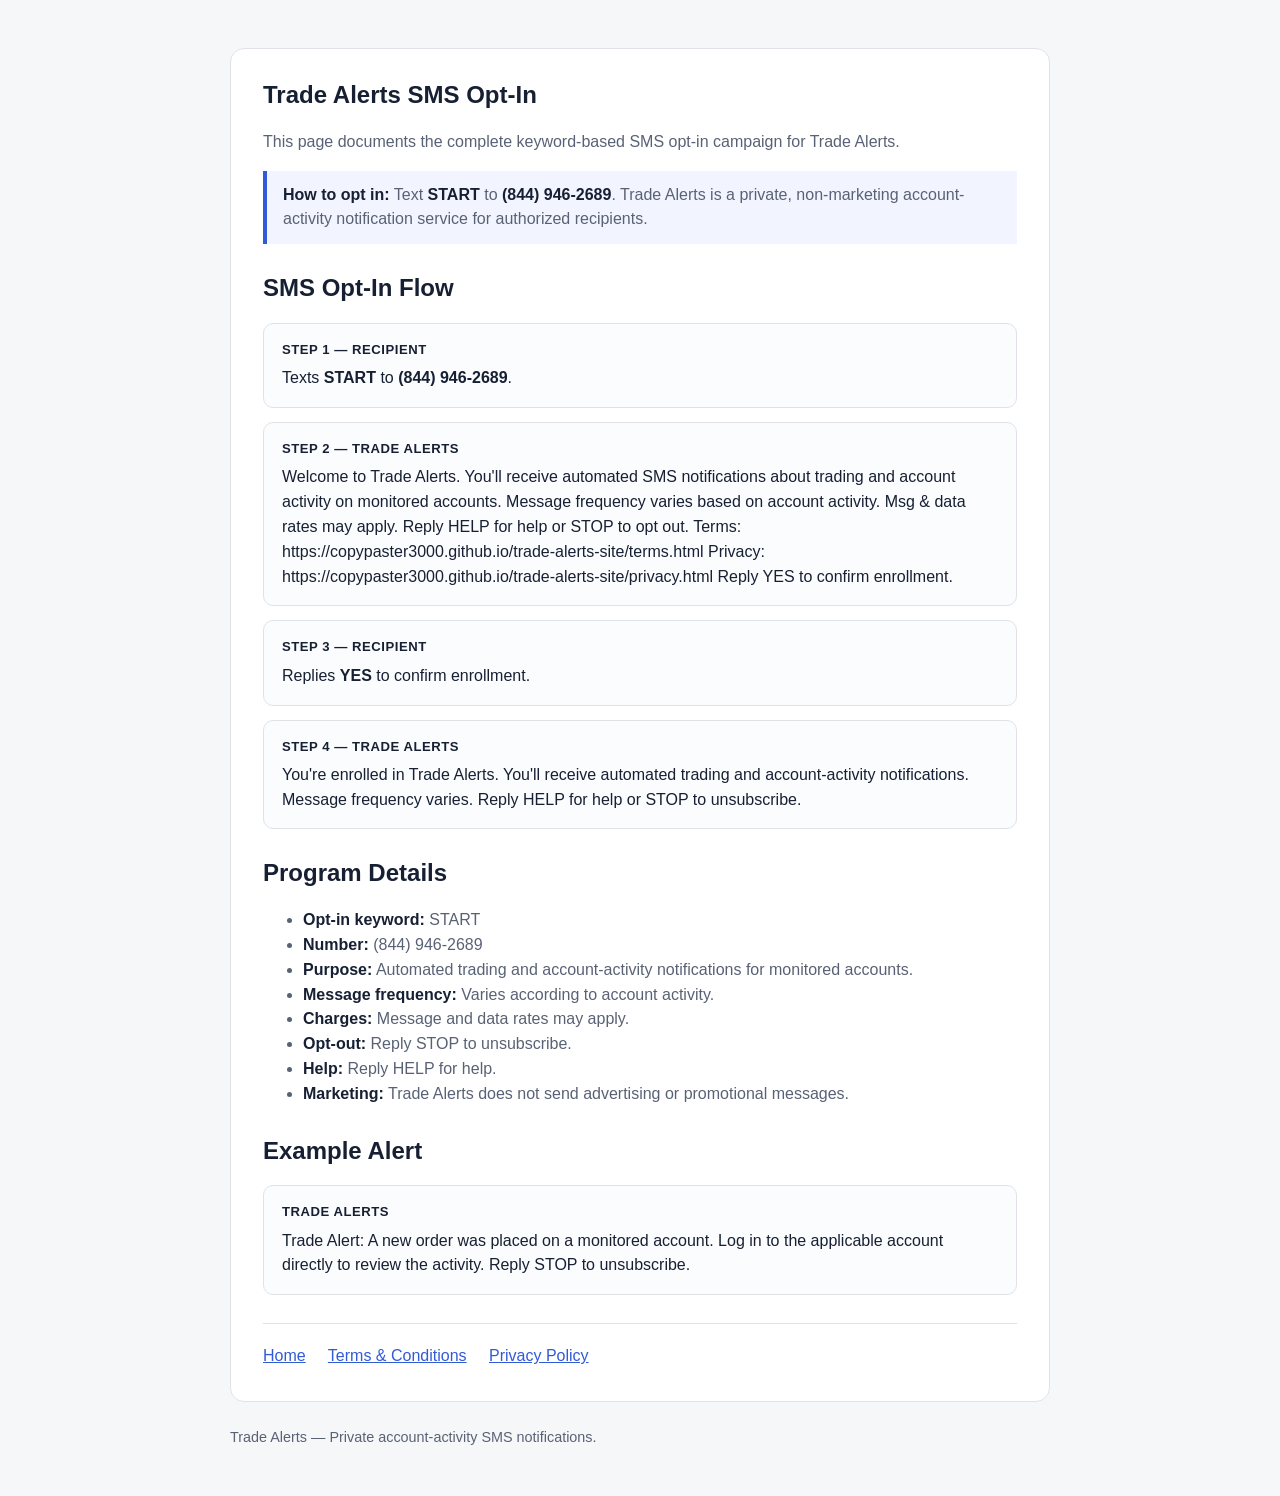
==== opt-in.html @ 9f85fd24 "Add SMS opt-in policy proof" ====
<!DOCTYPE html>
<html lang="en">
<head>
  <meta charset="UTF-8">
  <meta name="viewport" content="width=device-width, initial-scale=1.0">
  <title>Trade Alerts SMS Opt-In</title>
  <link rel="stylesheet" href="styles.css">
</head>
<body>
<main>
  <section class="card">
    <h1>Trade Alerts SMS Opt-In</h1>
    <p>This page documents the complete keyword-based SMS opt-in campaign for Trade Alerts.</p>

    <div class="notice">
      <strong>How to opt in:</strong> Text <strong>START</strong> to <strong>(844) 946-2689</strong>. Trade Alerts is a private, non-marketing account-activity notification service for authorized recipients.
    </div>

    <h2>SMS Opt-In Flow</h2>
    <div class="flow">
      <div class="message">
        <span class="label">Step 1 — Recipient</span>
        Texts <strong>START</strong> to <strong>(844) 946-2689</strong>.
      </div>

      <div class="message">
        <span class="label">Step 2 — Trade Alerts</span>
        Welcome to Trade Alerts. You'll receive automated SMS notifications about trading and account activity on monitored accounts. Message frequency varies based on account activity. Msg &amp; data rates may apply. Reply HELP for help or STOP to opt out. Terms: https://copypaster3000.github.io/trade-alerts-site/terms.html Privacy: https://copypaster3000.github.io/trade-alerts-site/privacy.html Reply YES to confirm enrollment.
      </div>

      <div class="message">
        <span class="label">Step 3 — Recipient</span>
        Replies <strong>YES</strong> to confirm enrollment.
      </div>

      <div class="message">
        <span class="label">Step 4 — Trade Alerts</span>
        You're enrolled in Trade Alerts. You'll receive automated trading and account-activity notifications. Message frequency varies. Reply HELP for help or STOP to unsubscribe.
      </div>
    </div>

    <h2>Program Details</h2>
    <ul>
      <li><strong>Opt-in keyword:</strong> START</li>
      <li><strong>Number:</strong> (844) 946-2689</li>
      <li><strong>Purpose:</strong> Automated trading and account-activity notifications for monitored accounts.</li>
      <li><strong>Message frequency:</strong> Varies according to account activity.</li>
      <li><strong>Charges:</strong> Message and data rates may apply.</li>
      <li><strong>Opt-out:</strong> Reply STOP to unsubscribe.</li>
      <li><strong>Help:</strong> Reply HELP for help.</li>
      <li><strong>Marketing:</strong> Trade Alerts does not send advertising or promotional messages.</li>
    </ul>

    <h2>Example Alert</h2>
    <div class="message">
      <span class="label">Trade Alerts</span>
      Trade Alert: A new order was placed on a monitored account. Log in to the applicable account directly to review the activity. Reply STOP to unsubscribe.
    </div>

    <nav>
      <a href="index.html">Home</a>
      <a href="terms.html">Terms &amp; Conditions</a>
      <a href="privacy.html">Privacy Policy</a>
    </nav>
  </section>
  <footer>Trade Alerts — Private account-activity SMS notifications.</footer>
</main>
</body>
</html>
---- styles.css ----
* { box-sizing: border-box; }

:root {
  --bg: #f6f7f9;
  --card: #ffffff;
  --text: #172033;
  --muted: #596275;
  --border: #dfe3e8;
  --accent: #315bd6;
}

body {
  margin: 0;
  font-family: -apple-system, BlinkMacSystemFont, "Segoe UI", Roboto, Helvetica, Arial, sans-serif;
  background: var(--bg);
  color: var(--text);
  line-height: 1.55;
}

main {
  width: min(820px, calc(100% - 32px));
  margin: 48px auto;
}

.card {
  background: var(--card);
  border: 1px solid var(--border);
  border-radius: 14px;
  padding: 32px;
  margin-bottom: 20px;
}

h1, h2, h3 { line-height: 1.2; }
h1 { margin-top: 0; }
h2 { margin-top: 30px; }

p, li { color: var(--muted); }

strong { color: var(--text); }

a { color: var(--accent); }

nav {
  margin-top: 28px;
  padding-top: 20px;
  border-top: 1px solid var(--border);
}

nav a { margin-right: 18px; }

.flow {
  display: grid;
  gap: 14px;
  margin: 20px 0;
}

.message {
  border: 1px solid var(--border);
  border-radius: 10px;
  padding: 16px 18px;
  background: #fbfcfe;
}

.message .label {
  display: block;
  margin-bottom: 6px;
  font-size: 0.82rem;
  font-weight: 700;
  color: var(--text);
  text-transform: uppercase;
  letter-spacing: .04em;
}

.notice {
  border-left: 4px solid var(--accent);
  padding: 12px 16px;
  background: #f2f5ff;
  color: var(--muted);
}

footer {
  color: var(--muted);
  font-size: 0.9rem;
  margin: 24px 0 48px;
}

@media (max-width: 600px) {
  main { margin-top: 20px; }
  .card { padding: 22px; }
  nav a { display: block; margin: 8px 0; }
}
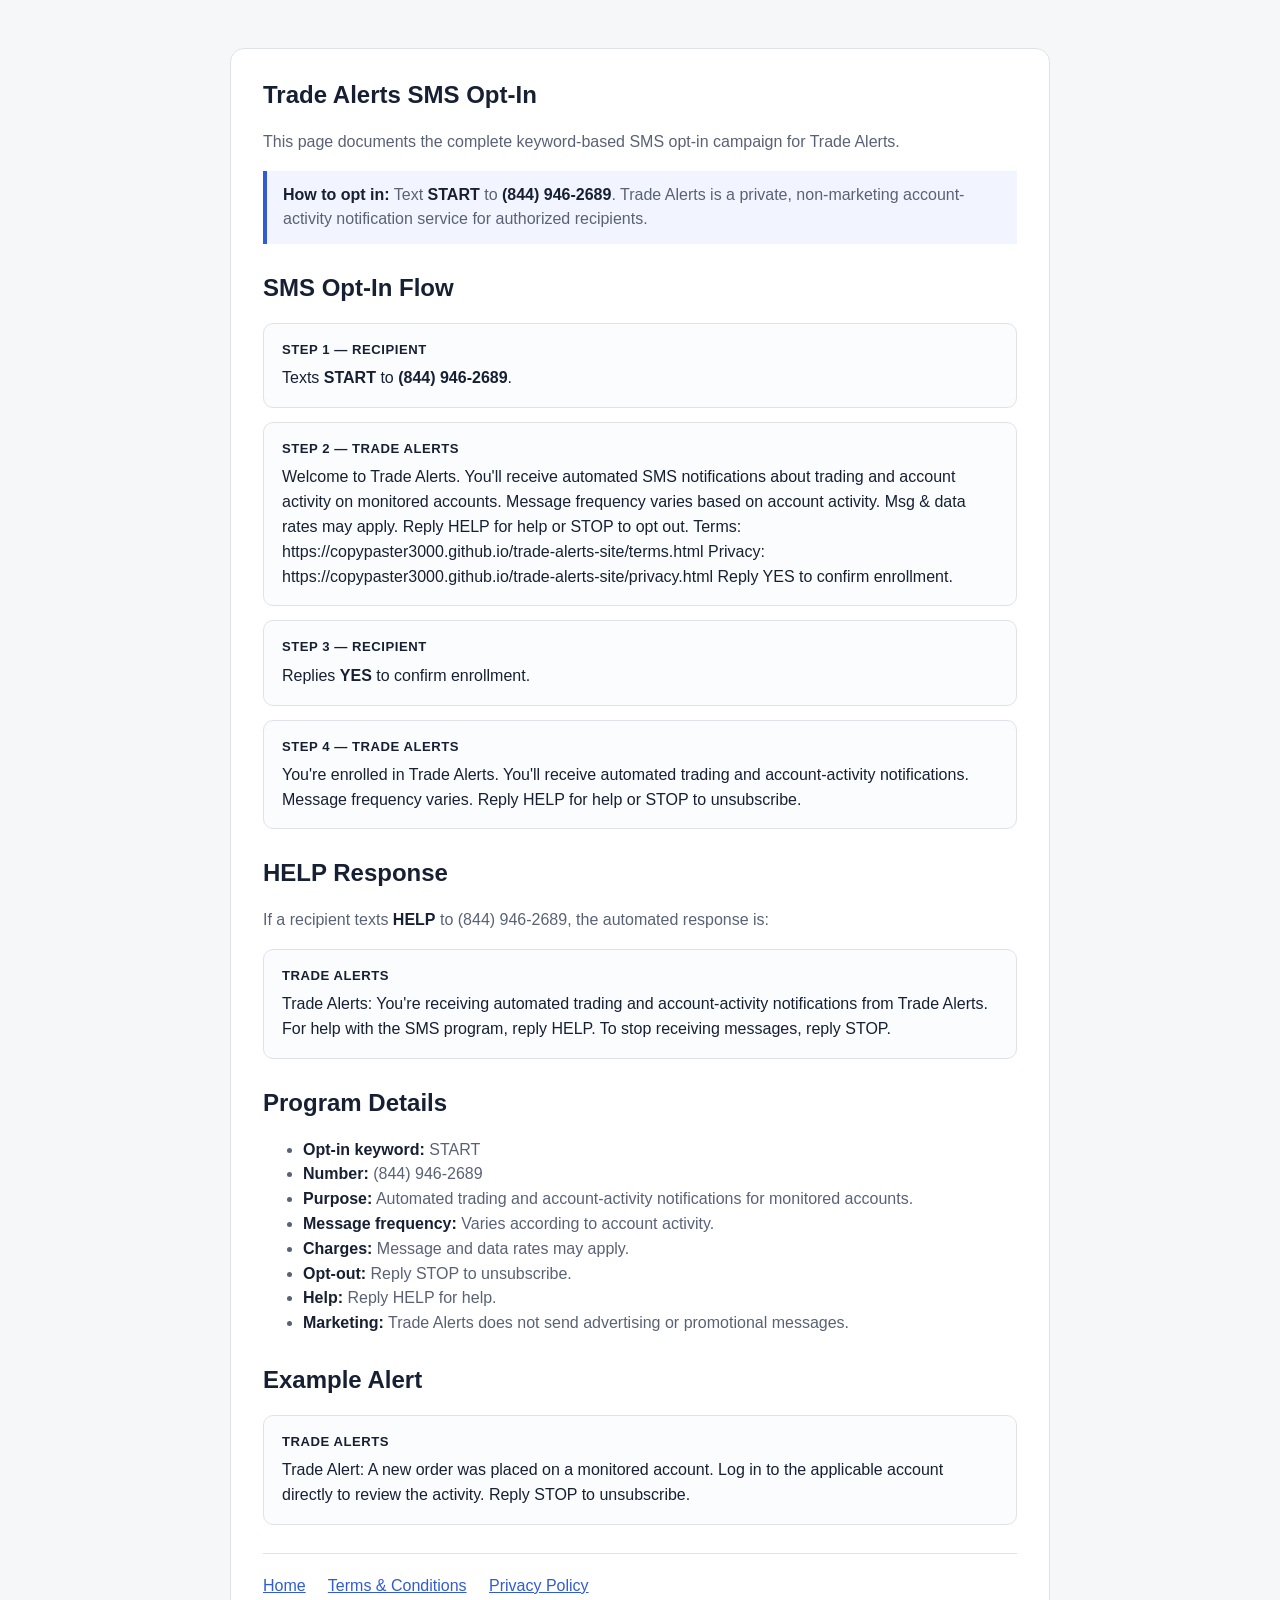
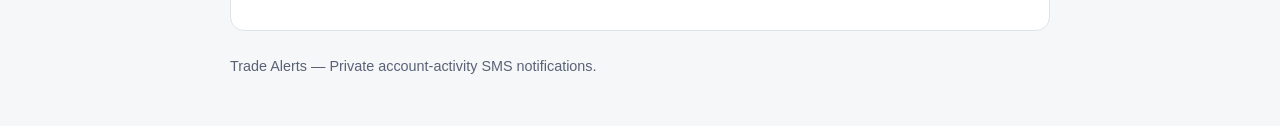
==== commit 7bc5543d: "Document SMS HELP response" ====
--- a/opt-in.html
+++ b/opt-in.html
@@ -39,6 +39,13 @@
       </div>
     </div>
 
+    <h2>HELP Response</h2>
+    <p>If a recipient texts <strong>HELP</strong> to (844) 946-2689, the automated response is:</p>
+    <div class="message">
+      <span class="label">Trade Alerts</span>
+      Trade Alerts: You're receiving automated trading and account-activity notifications from Trade Alerts. For help with the SMS program, reply HELP. To stop receiving messages, reply STOP.
+    </div>
+
     <h2>Program Details</h2>
     <ul>
       <li><strong>Opt-in keyword:</strong> START</li>
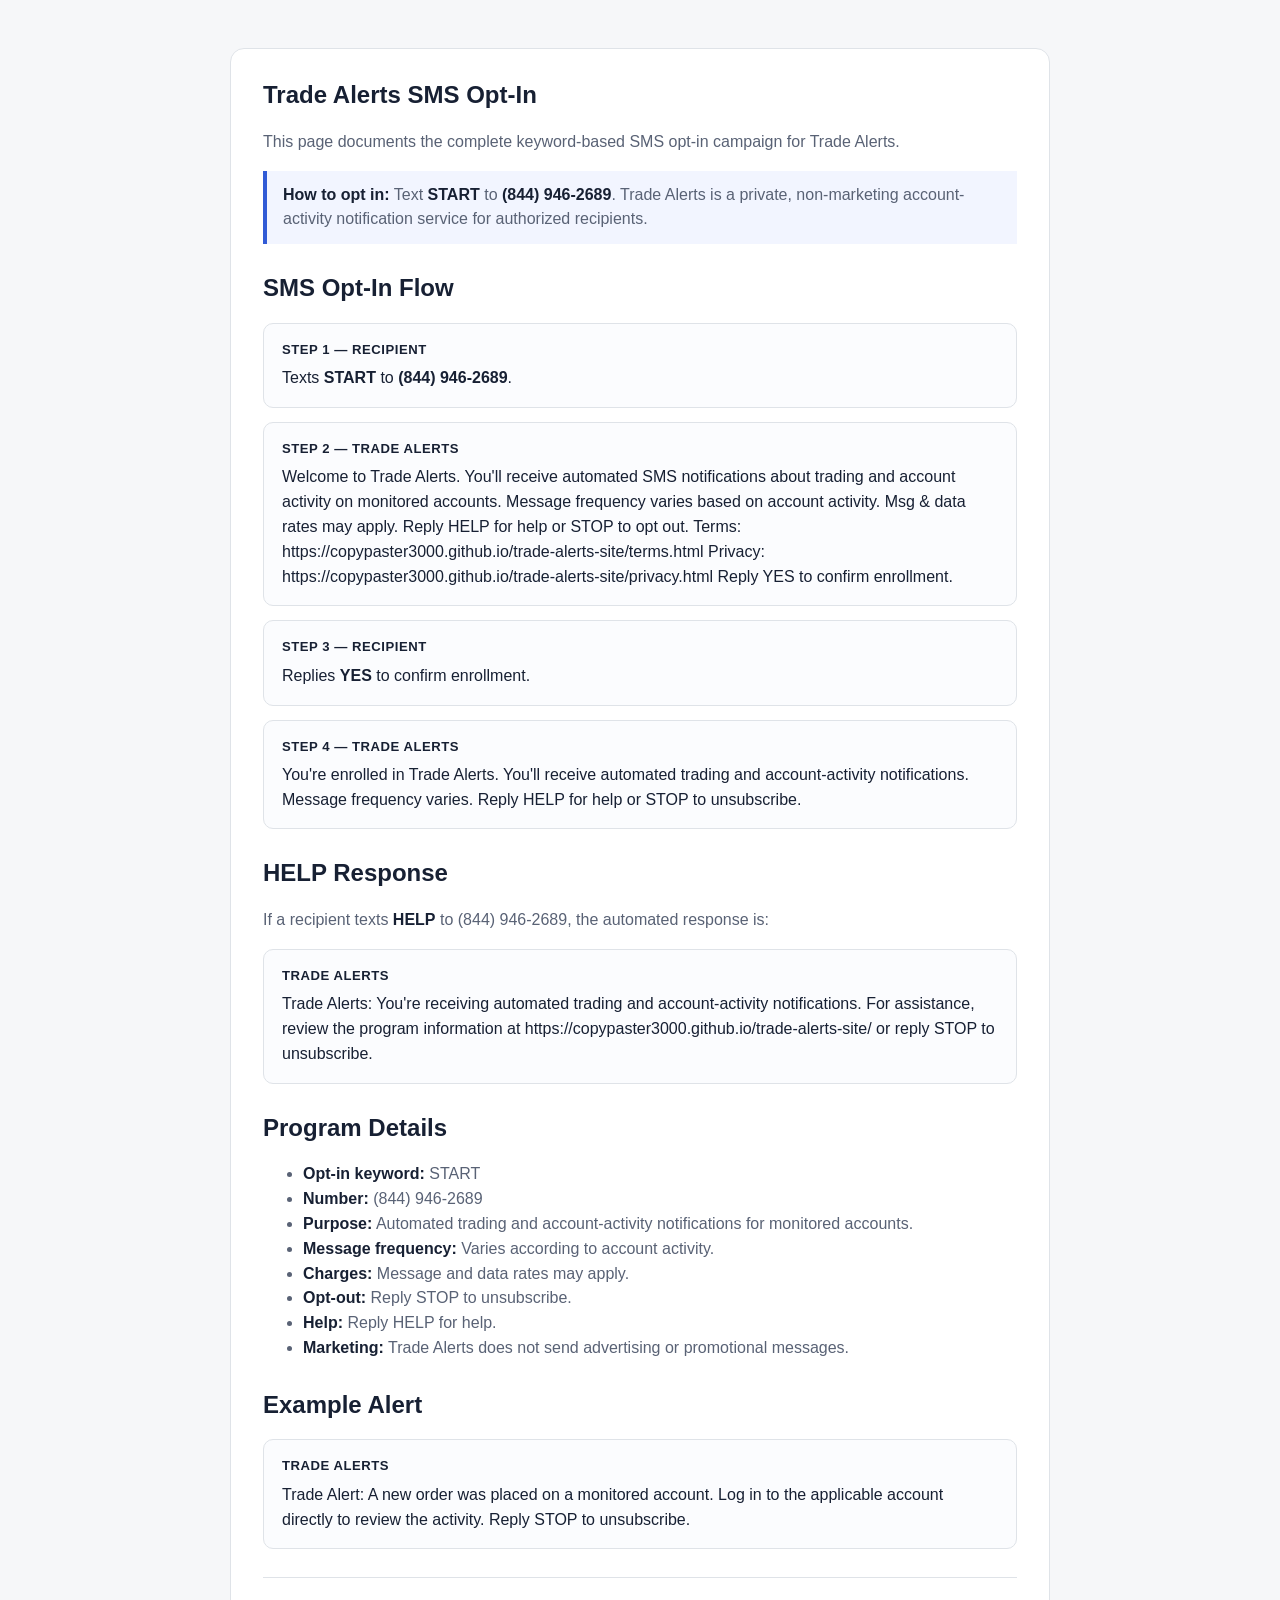
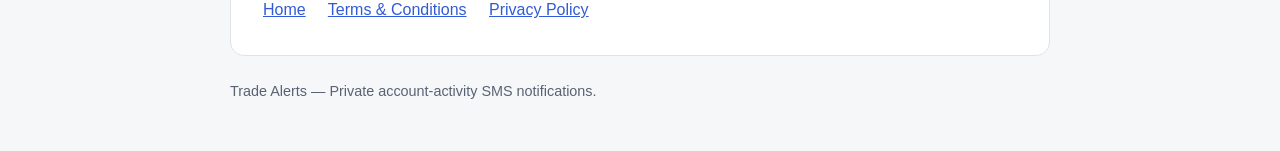
==== commit a1c8bcd5: "Improve SMS HELP response" ====
--- a/opt-in.html
+++ b/opt-in.html
@@ -43,7 +43,7 @@
     <p>If a recipient texts <strong>HELP</strong> to (844) 946-2689, the automated response is:</p>
     <div class="message">
       <span class="label">Trade Alerts</span>
-      Trade Alerts: You're receiving automated trading and account-activity notifications from Trade Alerts. For help with the SMS program, reply HELP. To stop receiving messages, reply STOP.
+      Trade Alerts: You're receiving automated trading and account-activity notifications. For assistance, review the program information at https://copypaster3000.github.io/trade-alerts-site/ or reply STOP to unsubscribe.
     </div>
 
     <h2>Program Details</h2>
